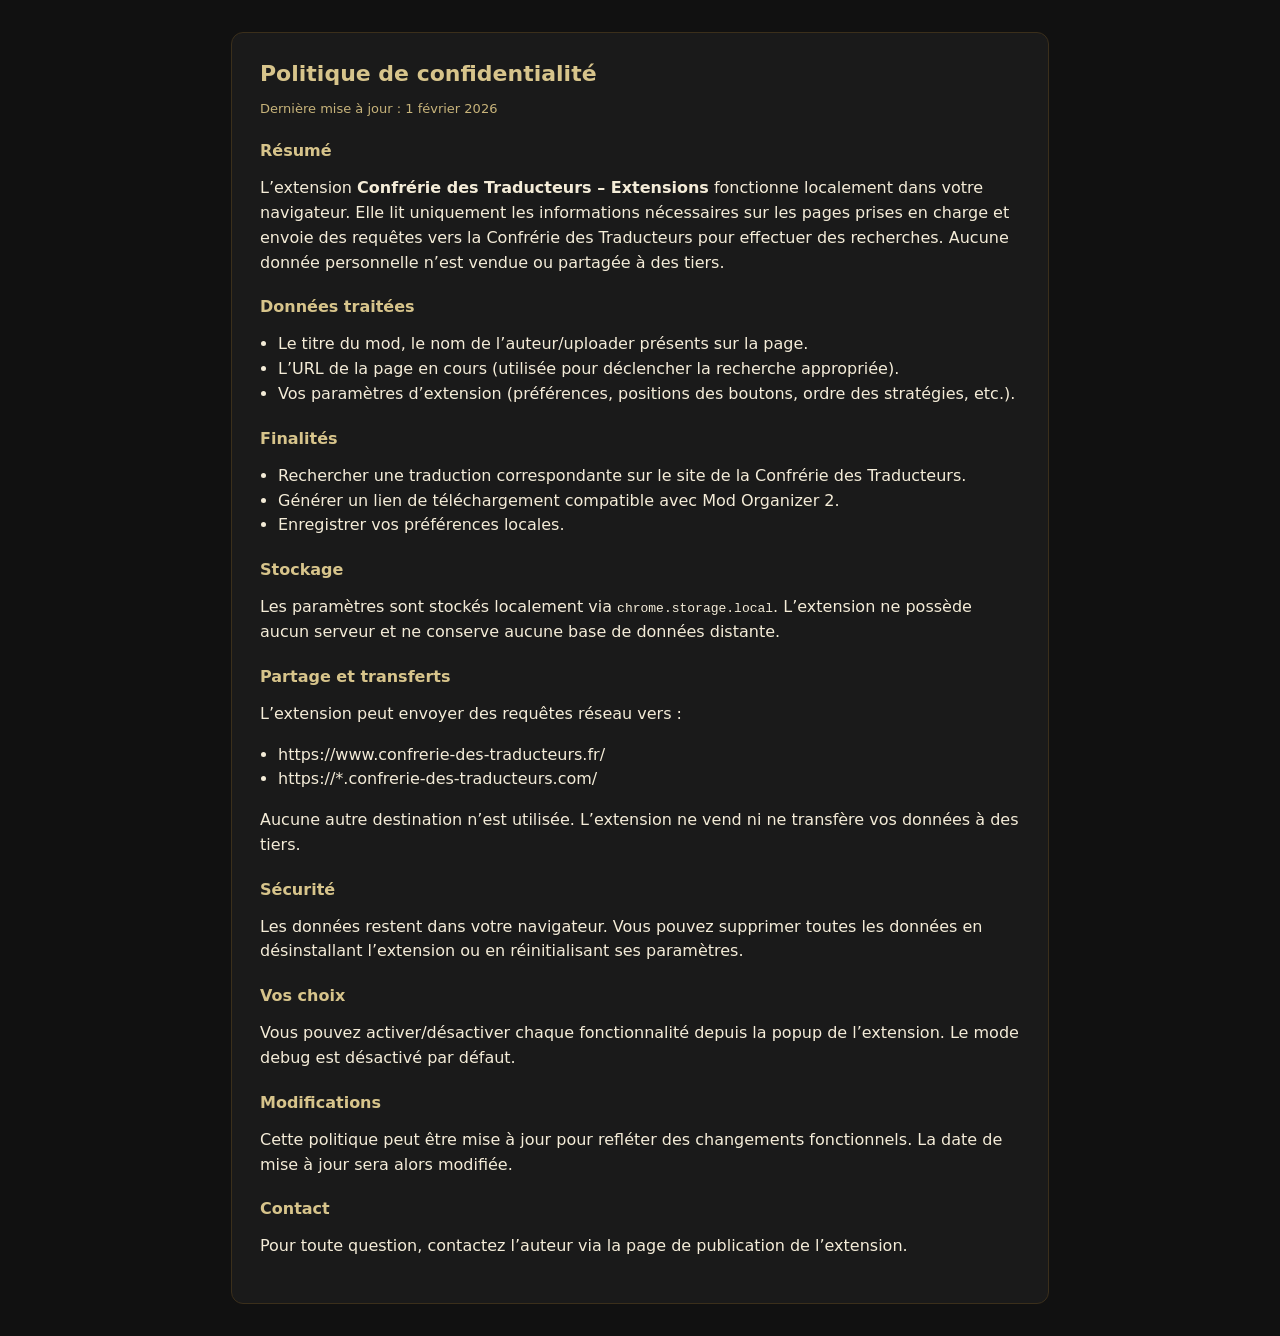
==== docs/privacy-policy.html @ c5cf22c7 "first commit" ====
<!doctype html>
<html lang="fr">
<head>
    <meta charset="utf-8">
    <meta name="viewport" content="width=device-width, initial-scale=1">
    <title>Politique de confidentialité — CdT Extensions</title>
    <style>
        :root {
            color-scheme: light dark;
        }
        body {
            font-family: "Segoe UI", system-ui, sans-serif;
            margin: 0;
            padding: 32px 20px;
            background: #111;
            color: #f4ecd8;
        }
        main {
            max-width: 760px;
            margin: 0 auto;
            background: #1a1a1a;
            border: 1px solid #3b2f1b;
            border-radius: 12px;
            padding: 28px;
        }
        h1 {
            margin: 0 0 12px;
            font-size: 22px;
            color: #d7c48b;
        }
        h2 {
            margin: 22px 0 8px;
            font-size: 16px;
            color: #d7c48b;
        }
        p, li {
            line-height: 1.55;
        }
        ul {
            padding-left: 18px;
        }
        a {
            color: #d7c48b;
        }
        .muted {
            color: #c7b37a;
            font-size: 13px;
        }
    </style>
</head>
<body>
<main>
    <h1>Politique de confidentialité</h1>
    <p class="muted">Dernière mise à jour : 1 février 2026</p>

    <h2>Résumé</h2>
    <p>
        L’extension <strong>Confrérie des Traducteurs – Extensions</strong> fonctionne localement dans votre
        navigateur. Elle lit uniquement les informations nécessaires sur les pages prises en charge et envoie
        des requêtes vers la Confrérie des Traducteurs pour effectuer des recherches. Aucune donnée personnelle
        n’est vendue ou partagée à des tiers.
    </p>

    <h2>Données traitées</h2>
    <ul>
        <li>Le titre du mod, le nom de l’auteur/uploader présents sur la page.</li>
        <li>L’URL de la page en cours (utilisée pour déclencher la recherche appropriée).</li>
        <li>Vos paramètres d’extension (préférences, positions des boutons, ordre des stratégies, etc.).</li>
    </ul>

    <h2>Finalités</h2>
    <ul>
        <li>Rechercher une traduction correspondante sur le site de la Confrérie des Traducteurs.</li>
        <li>Générer un lien de téléchargement compatible avec Mod Organizer 2.</li>
        <li>Enregistrer vos préférences locales.</li>
    </ul>

    <h2>Stockage</h2>
    <p>
        Les paramètres sont stockés localement via <code>chrome.storage.local</code>.
        L’extension ne possède aucun serveur et ne conserve aucune base de données distante.
    </p>

    <h2>Partage et transferts</h2>
    <p>L’extension peut envoyer des requêtes réseau vers :</p>
    <ul>
        <li>https://www.confrerie-des-traducteurs.fr/</li>
        <li>https://*.confrerie-des-traducteurs.com/</li>
    </ul>
    <p>
        Aucune autre destination n’est utilisée. L’extension ne vend ni ne transfère vos données à des tiers.
    </p>

    <h2>Sécurité</h2>
    <p>
        Les données restent dans votre navigateur. Vous pouvez supprimer toutes les données en désinstallant
        l’extension ou en réinitialisant ses paramètres.
    </p>

    <h2>Vos choix</h2>
    <p>
        Vous pouvez activer/désactiver chaque fonctionnalité depuis la popup de l’extension.
        Le mode debug est désactivé par défaut.
    </p>

    <h2>Modifications</h2>
    <p>
        Cette politique peut être mise à jour pour refléter des changements fonctionnels.
        La date de mise à jour sera alors modifiée.
    </p>

    <h2>Contact</h2>
    <p>
        Pour toute question, contactez l’auteur via la page de publication de l’extension.
    </p>
</main>
</body>
</html>
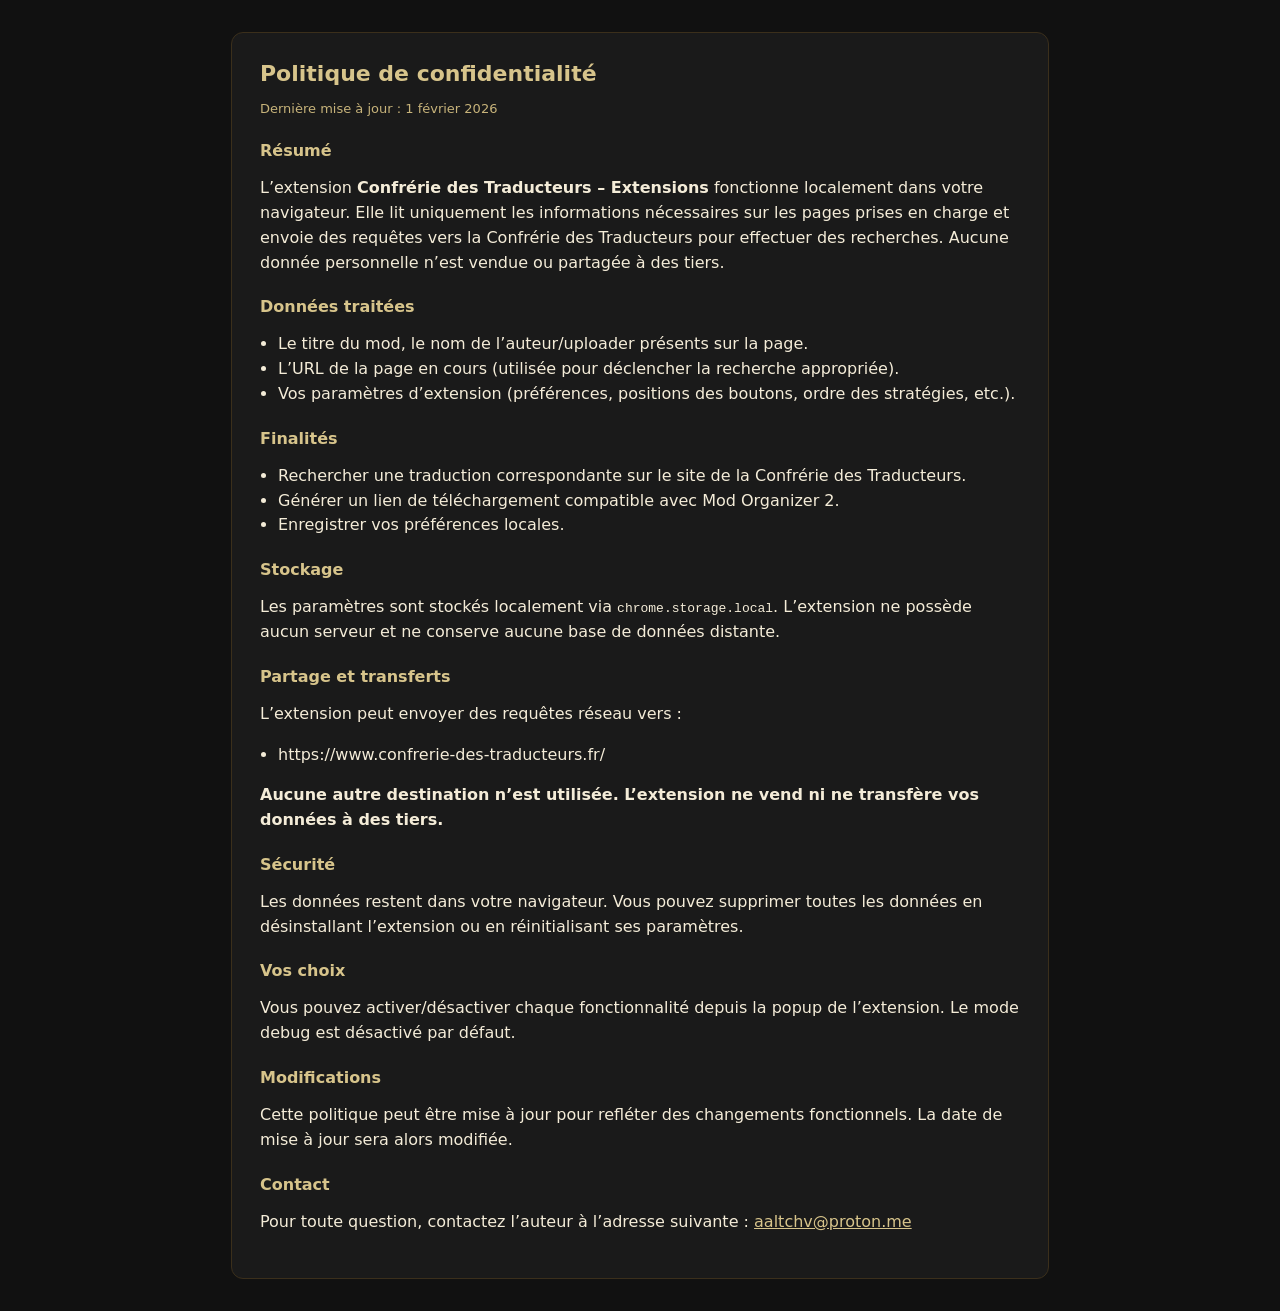
==== commit 200f524a: "add logo pack instead of a unique logo, apply the logos, highlight one line in PRIVACY_POLICY.md & p" ====
--- a/docs/privacy-policy.html
+++ b/docs/privacy-policy.html
@@ -2,12 +2,13 @@
 <html lang="fr">
 <head>
     <meta charset="utf-8">
-    <meta name="viewport" content="width=device-width, initial-scale=1">
+    <meta content="width=device-width, initial-scale=1" name="viewport">
     <title>Politique de confidentialité — CdT Extensions</title>
     <style>
         :root {
             color-scheme: light dark;
         }
+
         body {
             font-family: "Segoe UI", system-ui, sans-serif;
             margin: 0;
@@ -15,6 +16,7 @@
             background: #111;
             color: #f4ecd8;
         }
+
         main {
             max-width: 760px;
             margin: 0 auto;
@@ -23,25 +25,31 @@
             border-radius: 12px;
             padding: 28px;
         }
+
         h1 {
             margin: 0 0 12px;
             font-size: 22px;
             color: #d7c48b;
         }
+
         h2 {
             margin: 22px 0 8px;
             font-size: 16px;
             color: #d7c48b;
         }
+
         p, li {
             line-height: 1.55;
         }
+
         ul {
             padding-left: 18px;
         }
+
         a {
             color: #d7c48b;
         }
+
         .muted {
             color: #c7b37a;
             font-size: 13px;
@@ -85,10 +93,10 @@
     <p>L’extension peut envoyer des requêtes réseau vers :</p>
     <ul>
         <li>https://www.confrerie-des-traducteurs.fr/</li>
-        <li>https://*.confrerie-des-traducteurs.com/</li>
     </ul>
     <p>
-        Aucune autre destination n’est utilisée. L’extension ne vend ni ne transfère vos données à des tiers.
+        <strong>Aucune autre destination n’est utilisée. L’extension ne vend ni ne transfère vos données à des
+            tiers.</strong>
     </p>
 
     <h2>Sécurité</h2>
@@ -111,7 +119,8 @@
 
     <h2>Contact</h2>
     <p>
-        Pour toute question, contactez l’auteur via la page de publication de l’extension.
+        Pour toute question, contactez l’auteur à l’adresse suivante :
+        <a href="mailto:aaltchv@proton.me">aaltchv@proton.me</a>
     </p>
 </main>
 </body>
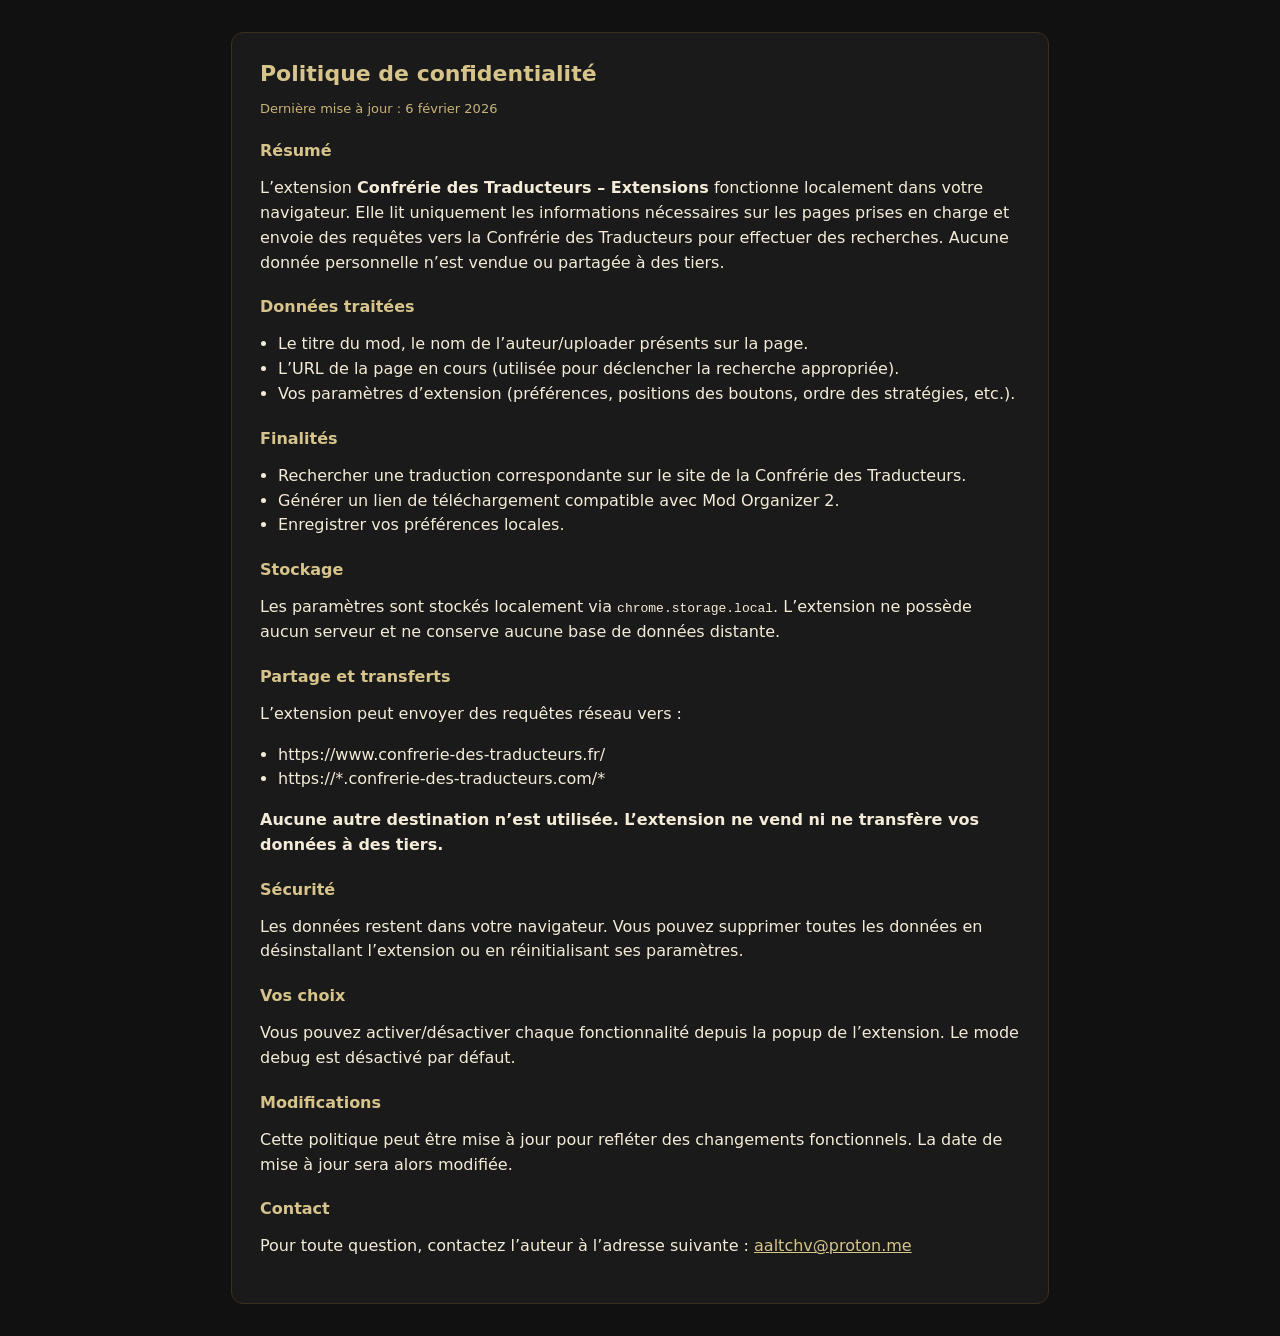
==== commit 96f5e31b: "remove tab permission, fix mo2 handler by adding new host permission (CORS)" ====
--- a/docs/privacy-policy.html
+++ b/docs/privacy-policy.html
@@ -59,7 +59,7 @@
 <body>
 <main>
     <h1>Politique de confidentialité</h1>
-    <p class="muted">Dernière mise à jour : 1 février 2026</p>
+    <p class="muted">Dernière mise à jour : 6 février 2026</p>
 
     <h2>Résumé</h2>
     <p>
@@ -93,6 +93,7 @@
     <p>L’extension peut envoyer des requêtes réseau vers :</p>
     <ul>
         <li>https://www.confrerie-des-traducteurs.fr/</li>
+        <li>https://*.confrerie-des-traducteurs.com/*</li>
     </ul>
     <p>
         <strong>Aucune autre destination n’est utilisée. L’extension ne vend ni ne transfère vos données à des
